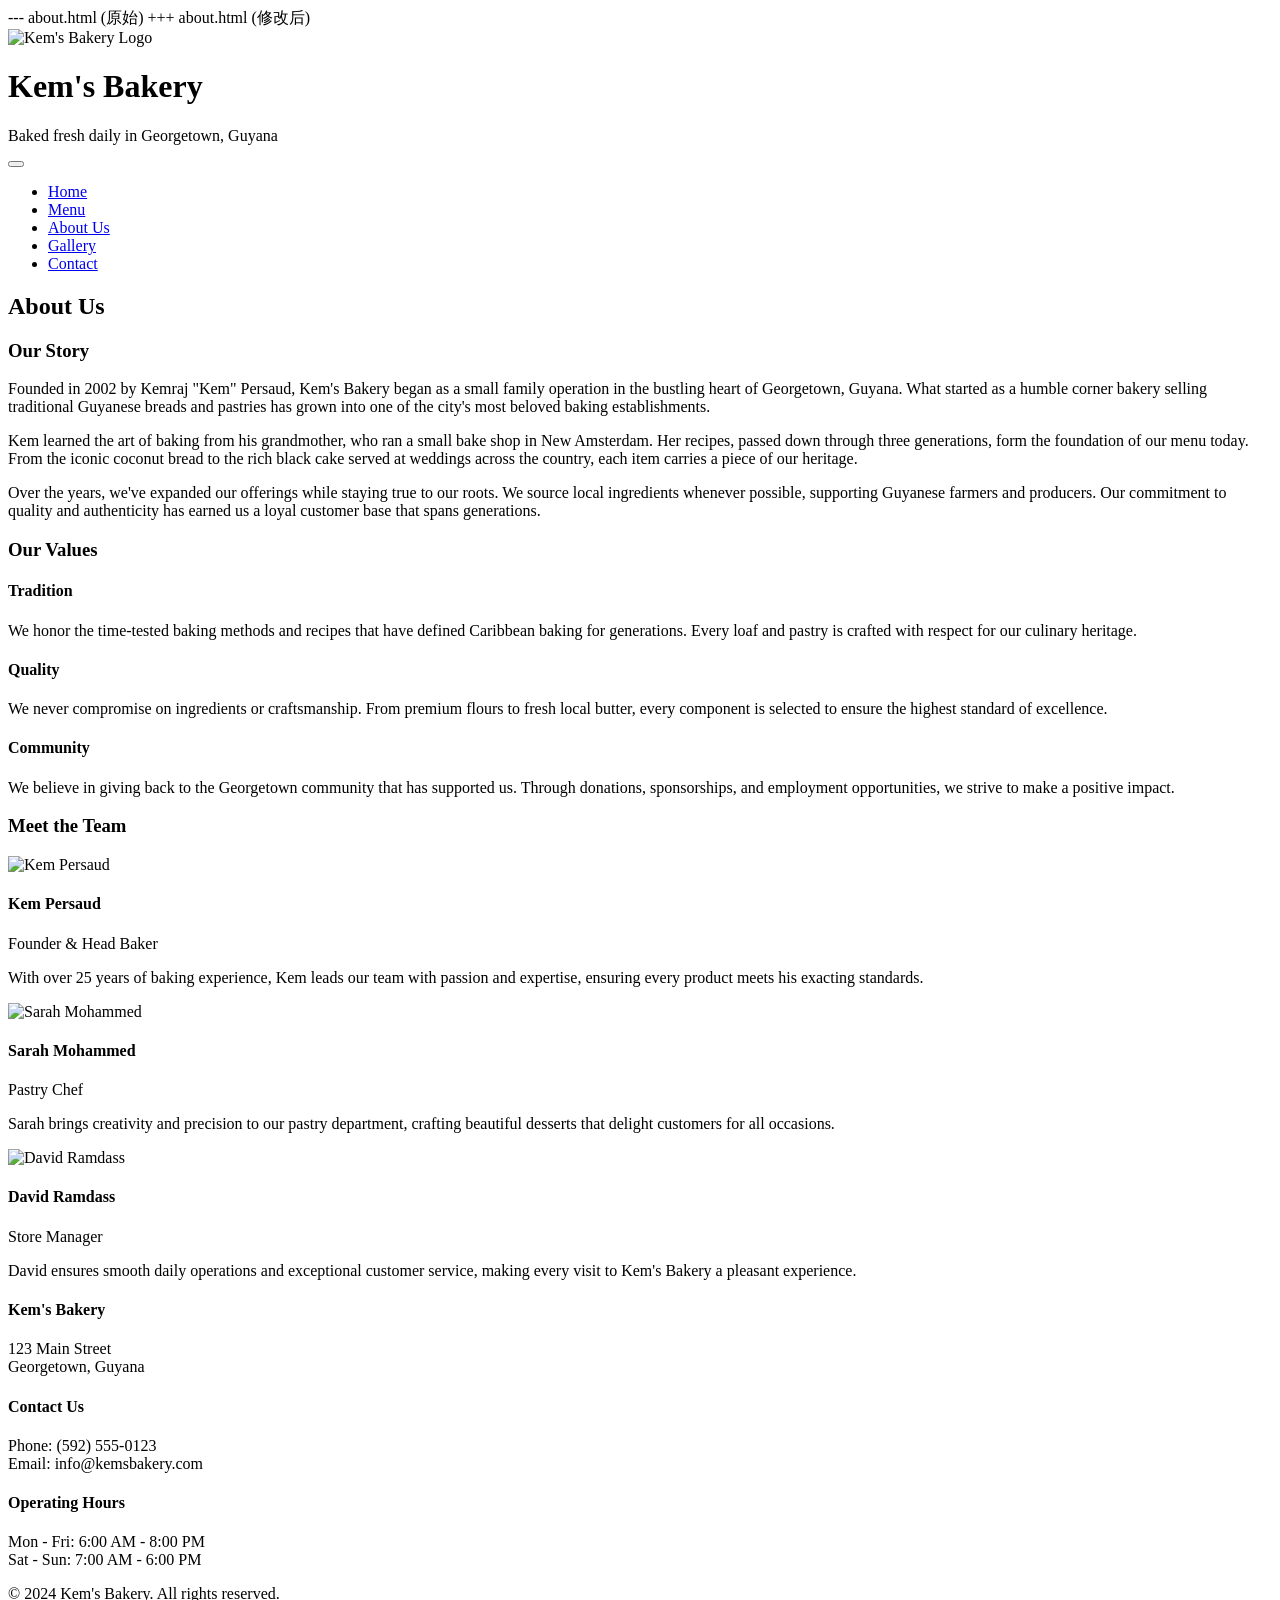
==== about.html @ 27d585e0 "Add About Us page for Kem's Bakery This file contains the complete HTML structure for the 'About Us'" ====
--- about.html (原始)


+++ about.html (修改后)
<!DOCTYPE html>
<html lang="en">
<head>
    <meta charset="UTF-8">
    <meta name="viewport" content="width=device-width, initial-scale=1.0">
    <title>Kem's Bakery - About Us</title>
    <link rel="stylesheet" href="style.css">
</head>
<body>
    <header>
        <div class="container header-content">
            <div class="logo-section">
                <img src="https://placehold.co/100x100/7b3f00/fdf6ec?text=KB" alt="Kem's Bakery Logo" class="logo">
                <div class="brand-info">
                    <h1>Kem's Bakery</h1>
                    <p class="tagline">Baked fresh daily in Georgetown, Guyana</p>
                </div>
            </div>
            <button class="hamburger" aria-label="Toggle navigation">
                <span></span>
                <span></span>
                <span></span>
            </button>
            <nav>
                <ul class="nav-links">
                    <li><a href="index.html">Home</a></li>
                    <li><a href="menu.html">Menu</a></li>
                    <li><a href="about.html" class="active">About Us</a></li>
                    <li><a href="gallery.html">Gallery</a></li>
                    <li><a href="contact.html">Contact</a></li>
                </ul>
            </nav>
        </div>
    </header>

    <main>
        <section class="page-header">
            <div class="container">
                <h2>About Us</h2>
            </div>
        </section>

        <section class="our-story">
            <div class="container">
                <div class="card">
                    <h3>Our Story</h3>
                    <p>Founded in 2002 by Kemraj "Kem" Persaud, Kem's Bakery began as a small family operation in the bustling heart of Georgetown, Guyana. What started as a humble corner bakery selling traditional Guyanese breads and pastries has grown into one of the city's most beloved baking establishments.</p>
                    <p>Kem learned the art of baking from his grandmother, who ran a small bake shop in New Amsterdam. Her recipes, passed down through three generations, form the foundation of our menu today. From the iconic coconut bread to the rich black cake served at weddings across the country, each item carries a piece of our heritage.</p>
                    <p>Over the years, we've expanded our offerings while staying true to our roots. We source local ingredients whenever possible, supporting Guyanese farmers and producers. Our commitment to quality and authenticity has earned us a loyal customer base that spans generations.</p>
                </div>
            </div>
        </section>

        <section class="our-values">
            <div class="container">
                <h3>Our Values</h3>
                <div class="card-grid">
                    <div class="card">
                        <h4>Tradition</h4>
                        <p>We honor the time-tested baking methods and recipes that have defined Caribbean baking for generations. Every loaf and pastry is crafted with respect for our culinary heritage.</p>
                    </div>
                    <div class="card">
                        <h4>Quality</h4>
                        <p>We never compromise on ingredients or craftsmanship. From premium flours to fresh local butter, every component is selected to ensure the highest standard of excellence.</p>
                    </div>
                    <div class="card">
                        <h4>Community</h4>
                        <p>We believe in giving back to the Georgetown community that has supported us. Through donations, sponsorships, and employment opportunities, we strive to make a positive impact.</p>
                    </div>
                </div>
            </div>
        </section>

        <section class="meet-team">
            <div class="container">
                <h3>Meet the Team</h3>
                <div class="card-grid">
                    <div class="card team-card">
                        <img src="https://placehold.co/300x300/7b3f00/fdf6ec?text=Kem+P." alt="Kem Persaud">
                        <h4>Kem Persaud</h4>
                        <p class="role">Founder & Head Baker</p>
                        <p>With over 25 years of baking experience, Kem leads our team with passion and expertise, ensuring every product meets his exacting standards.</p>
                    </div>
                    <div class="card team-card">
                        <img src="https://placehold.co/300x300/7b3f00/fdf6ec?text=Sarah+M." alt="Sarah Mohammed">
                        <h4>Sarah Mohammed</h4>
                        <p class="role">Pastry Chef</p>
                        <p>Sarah brings creativity and precision to our pastry department, crafting beautiful desserts that delight customers for all occasions.</p>
                    </div>
                    <div class="card team-card">
                        <img src="https://placehold.co/300x300/7b3f00/fdf6ec?text=David+R." alt="David Ramdass">
                        <h4>David Ramdass</h4>
                        <p class="role">Store Manager</p>
                        <p>David ensures smooth daily operations and exceptional customer service, making every visit to Kem's Bakery a pleasant experience.</p>
                    </div>
                </div>
            </div>
        </section>
    </main>

    <footer>
        <div class="container">
            <div class="footer-content">
                <div class="footer-section">
                    <h4>Kem's Bakery</h4>
                    <p>123 Main Street<br>Georgetown, Guyana</p>
                </div>
                <div class="footer-section">
                    <h4>Contact Us</h4>
                    <p>Phone: (592) 555-0123<br>Email: info@kemsbakery.com</p>
                </div>
                <div class="footer-section">
                    <h4>Operating Hours</h4>
                    <p>Mon - Fri: 6:00 AM - 8:00 PM<br>Sat - Sun: 7:00 AM - 6:00 PM</p>
                </div>
            </div>
            <p class="copyright">&copy; 2024 Kem's Bakery. All rights reserved.</p>
        </div>
    </footer>

    <script src="script.js"></script>
</body>
</html>
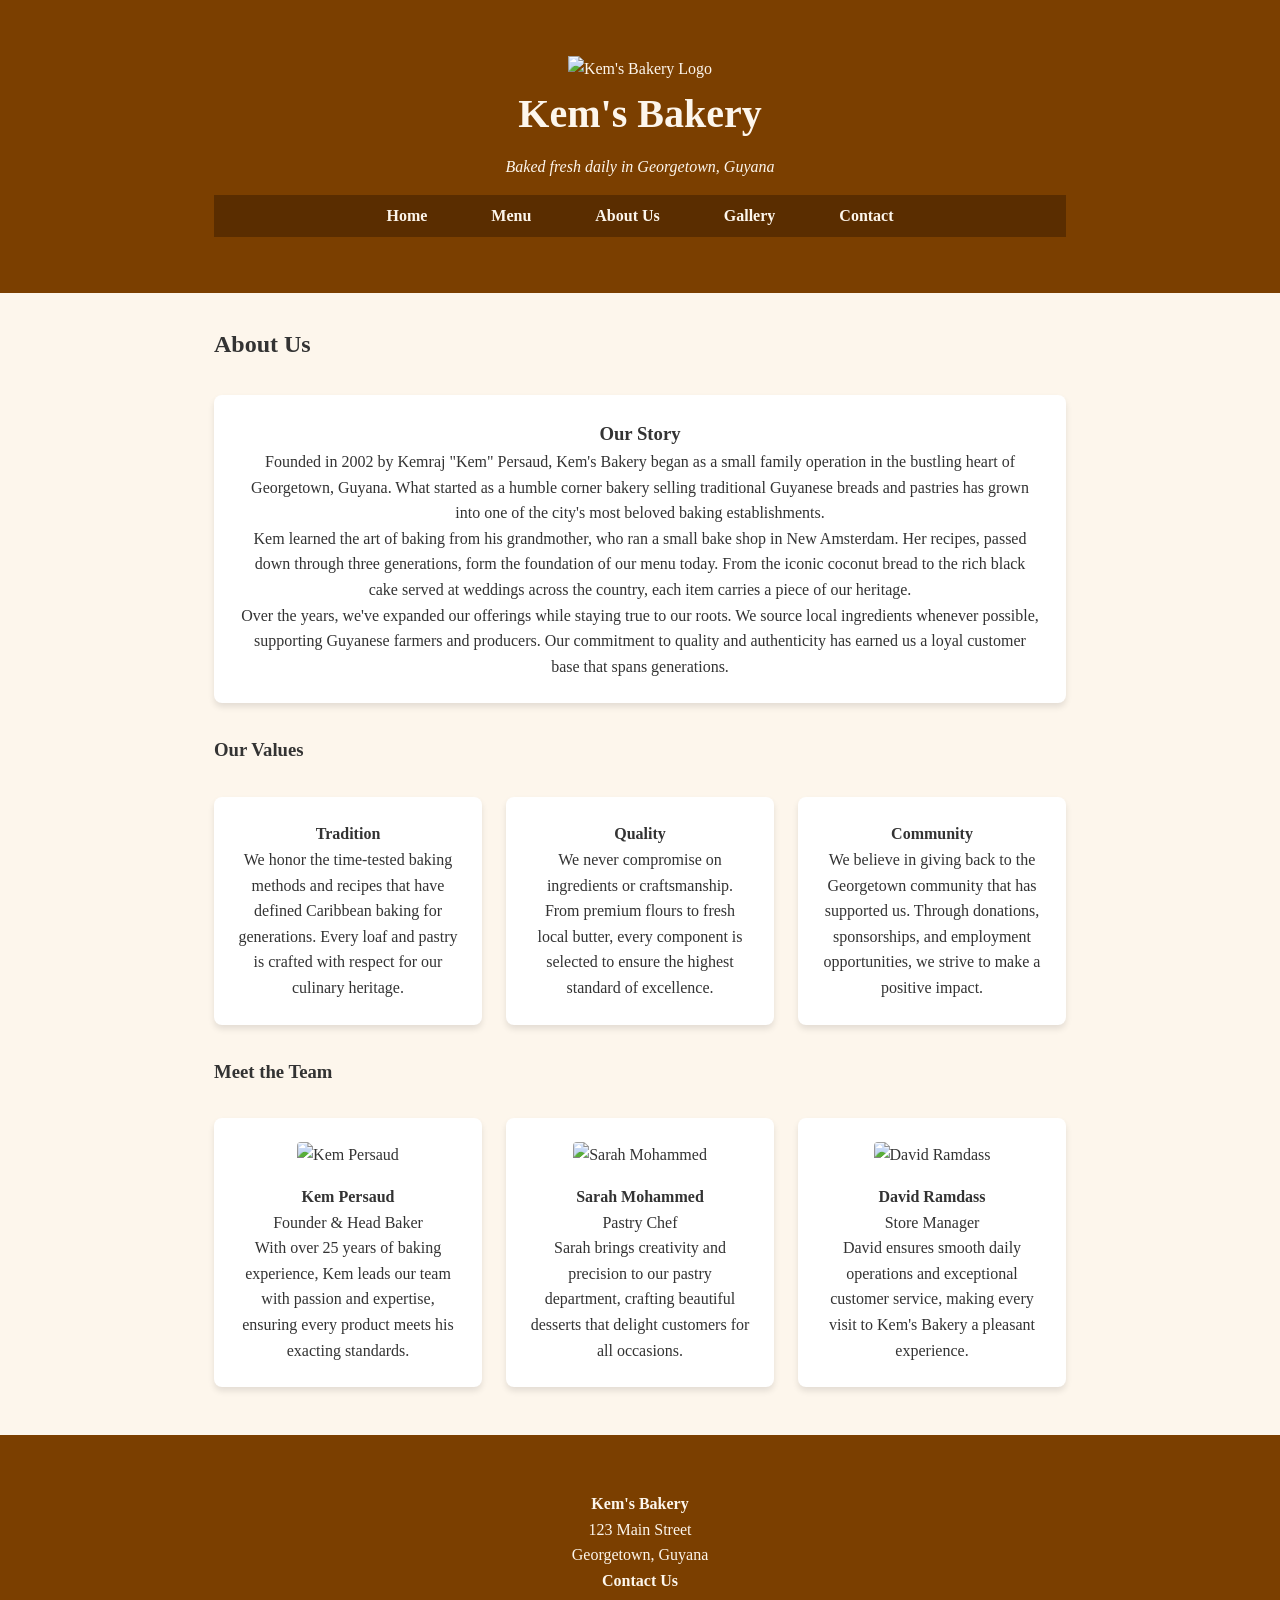
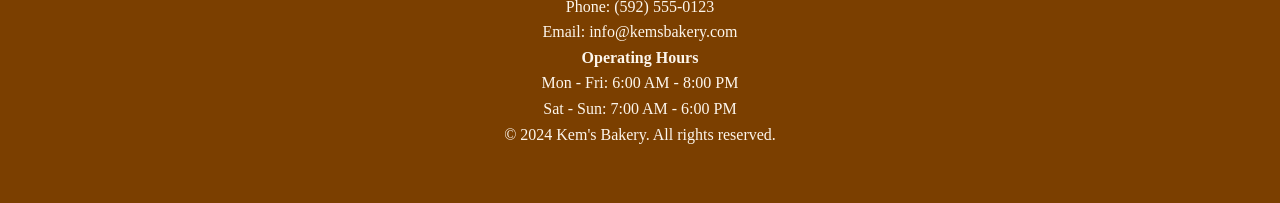
==== commit 620a23d0: "Remove unnecessary lines from about.html" ====
--- a/about.html
+++ b/about.html
@@ -1,7 +1,3 @@
---- about.html (原始)
-
-
-+++ about.html (修改后)
 <!DOCTYPE html>
 <html lang="en">
 <head>
--- a/style.css
+++ b/style.css
@@ -0,0 +1,195 @@
+/* Kem's Bakery - Global Styles */
+* {
+    margin: 0;
+    padding: 0;
+    box-sizing: border-box;
+}
+
+body {
+    font-family: 'Georgia', serif;
+    background-color: #fdf6ec;
+    color: #333;
+    line-height: 1.6;
+}
+
+/* Header & Navigation */
+header {
+    background-color: #7b3f00;
+    color: #fdf6ec;
+    padding: 1.5rem 0;
+    text-align: center;
+}
+
+header h1 {
+    font-size: 2.5rem;
+    margin-bottom: 0.5rem;
+}
+
+header p {
+    font-style: italic;
+    margin-bottom: 1rem;
+}
+
+nav {
+    background-color: #5a2d00;
+    padding: 0.5rem 0;
+    position: relative;
+}
+
+nav ul {
+    list-style: none;
+    display: flex;
+    justify-content: center;
+    gap: 2rem;
+}
+
+nav a {
+    color: #fdf6ec;
+    text-decoration: none;
+    font-weight: bold;
+    padding: 0.5rem 1rem;
+    transition: background-color 0.3s;
+}
+
+nav a:hover {
+    background-color: #7b3f00;
+    border-radius: 4px;
+}
+
+.hamburger {
+    display: none;
+    font-size: 1.5rem;
+    cursor: pointer;
+    color: #fdf6ec;
+    padding: 0.5rem 1rem;
+    text-align: right;
+}
+
+/* Main Content Container */
+.container {
+    max-width: 900px;
+    margin: 2rem auto;
+    padding: 0 1.5rem;
+}
+
+/* Cards */
+.card-grid {
+    display: grid;
+    grid-template-columns: repeat(auto-fit, minmax(250px, 1fr));
+    gap: 1.5rem;
+    margin: 2rem 0;
+}
+
+.card {
+    background-color: #fff;
+    padding: 1.5rem;
+    border-radius: 8px;
+    box-shadow: 0 4px 6px rgba(0,0,0,0.1);
+    text-align: center;
+}
+
+.card img {
+    max-width: 100%;
+    border-radius: 4px;
+    margin-bottom: 1rem;
+}
+
+/* Buttons */
+.btn {
+    display: inline-block;
+    background-color: #7b3f00;
+    color: #fdf6ec;
+    padding: 0.75rem 1.5rem;
+    text-decoration: none;
+    border-radius: 4px;
+    font-weight: bold;
+    margin-top: 1rem;
+    border: none;
+    cursor: pointer;
+}
+
+.btn:hover {
+    background-color: #5a2d00;
+}
+
+/* Tables */
+table {
+    width: 100%;
+    border-collapse: collapse;
+    margin: 1.5rem 0;
+    background-color: #fff;
+}
+
+th, td {
+    padding: 0.75rem;
+    text-align: left;
+    border-bottom: 1px solid #ddd;
+}
+
+th {
+    background-color: #7b3f00;
+    color: #fdf6ec;
+}
+
+/* Forms */
+.form-group {
+    margin-bottom: 1rem;
+}
+
+.form-group label {
+    display: block;
+    margin-bottom: 0.5rem;
+    font-weight: bold;
+}
+
+.form-group input,
+.form-group select,
+.form-group textarea {
+    width: 100%;
+    padding: 0.75rem;
+    border: 1px solid #ccc;
+    border-radius: 4px;
+    font-family: 'Georgia', serif;
+}
+
+/* Contact Page Split */
+.contact-split {
+    display: grid;
+    grid-template-columns: 1fr 1fr;
+    gap: 2rem;
+}
+
+/* Footer */
+footer {
+    background-color: #7b3f00;
+    color: #fdf6ec;
+    text-align: center;
+    padding: 1.5rem 0;
+    margin-top: 3rem;
+}
+
+/* Responsive Design */
+@media (max-width: 768px) {
+    .hamburger {
+        display: block;
+    }
+
+    nav ul {
+        display: none;
+        flex-direction: column;
+        gap: 0;
+    }
+
+    nav ul.active {
+        display: flex;
+    }
+
+    nav ul li {
+        text-align: center;
+        border-top: 1px solid #7b3f00;
+    }
+
+    .contact-split {
+        grid-template-columns: 1fr;
+    }
+}
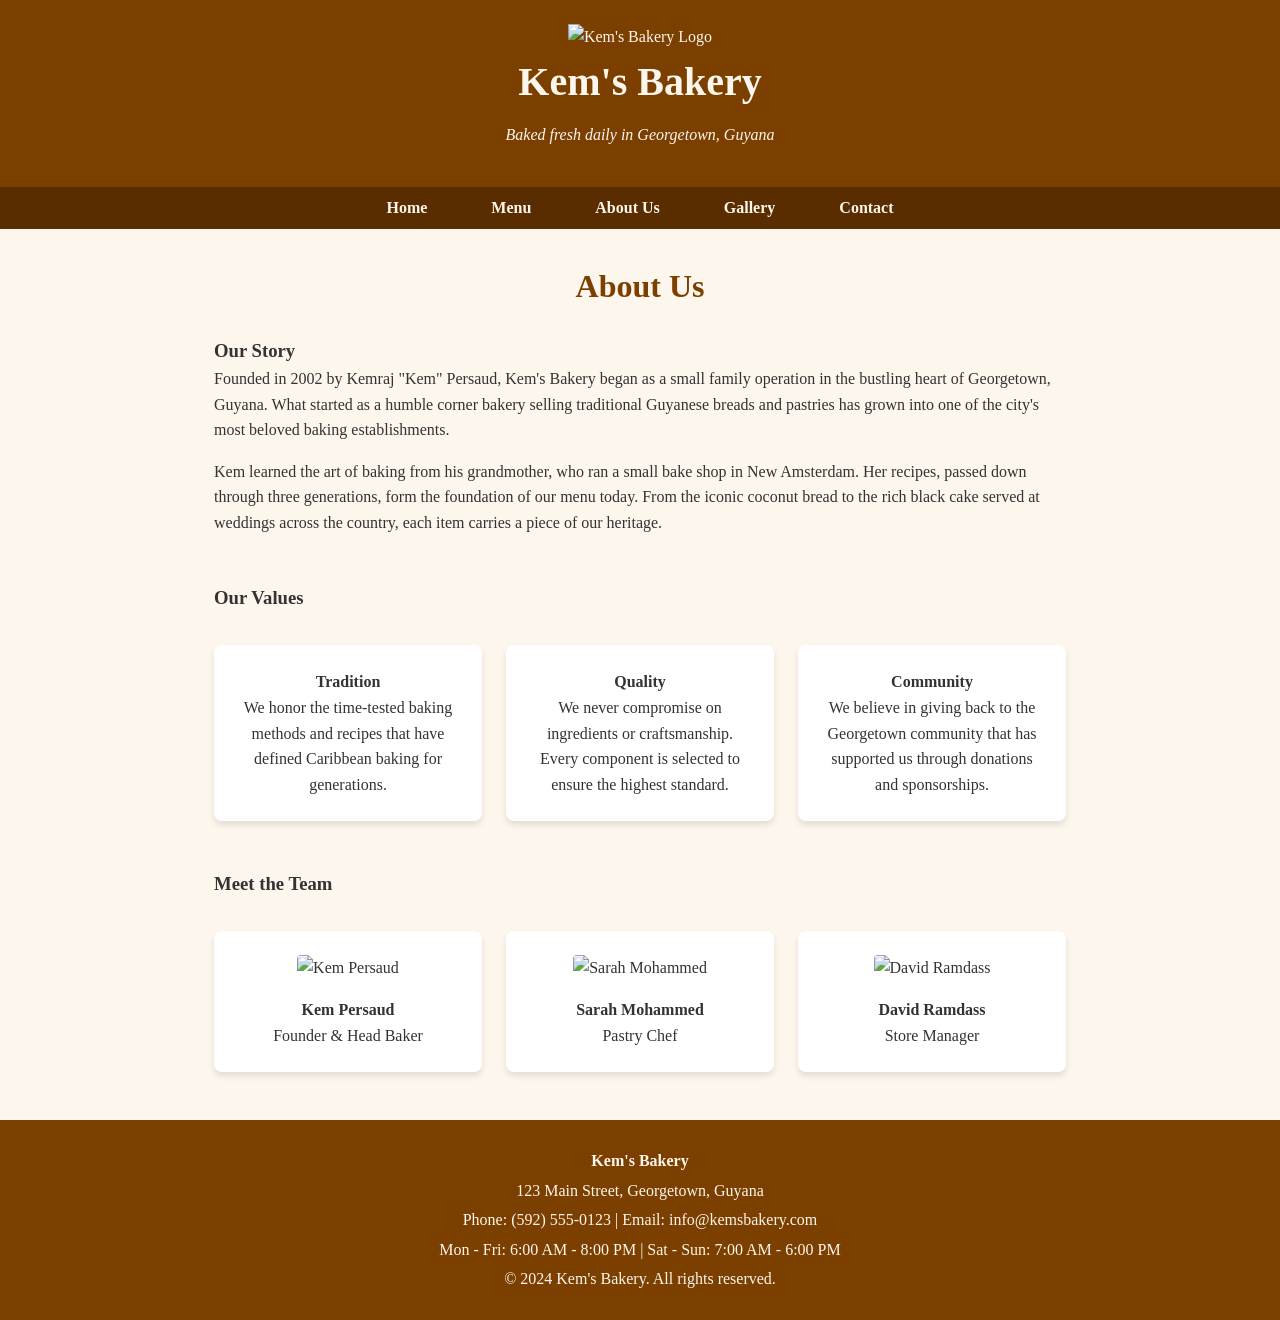
==== commit 2113f275: "Update about.html" ====
--- a/about.html
+++ b/about.html
@@ -8,114 +8,76 @@
 </head>
 <body>
     <header>
-        <div class="container header-content">
-            <div class="logo-section">
-                <img src="https://placehold.co/100x100/7b3f00/fdf6ec?text=KB" alt="Kem's Bakery Logo" class="logo">
-                <div class="brand-info">
-                    <h1>Kem's Bakery</h1>
-                    <p class="tagline">Baked fresh daily in Georgetown, Guyana</p>
-                </div>
-            </div>
-            <button class="hamburger" aria-label="Toggle navigation">
-                <span></span>
-                <span></span>
-                <span></span>
-            </button>
-            <nav>
-                <ul class="nav-links">
-                    <li><a href="index.html">Home</a></li>
-                    <li><a href="menu.html">Menu</a></li>
-                    <li><a href="about.html" class="active">About Us</a></li>
-                    <li><a href="gallery.html">Gallery</a></li>
-                    <li><a href="contact.html">Contact</a></li>
-                </ul>
-            </nav>
-        </div>
+        <img src="https://placehold.co/100x100/7b3f00/fdf6ec?text=KB" alt="Kem's Bakery Logo">
+        <h1>Kem's Bakery</h1>
+        <p>Baked fresh daily in Georgetown, Guyana</p>
     </header>
+    <nav>
+        <button class="hamburger" aria-label="Toggle navigation">☰</button>
+        <ul>
+            <li><a href="index.html">Home</a></li>
+            <li><a href="menu.html">Menu</a></li>
+            <li><a href="about.html">About Us</a></li>
+            <li><a href="gallery.html">Gallery</a></li>
+            <li><a href="contact.html">Contact</a></li>
+        </ul>
+    </nav>
 
-    <main>
-        <section class="page-header">
-            <div class="container">
-                <h2>About Us</h2>
-            </div>
+    <main class="container">
+        <h2>About Us</h2>
+        
+        <section style="margin-bottom: 3rem;">
+            <h3>Our Story</h3>
+            <p>Founded in 2002 by Kemraj "Kem" Persaud, Kem's Bakery began as a small family operation in the bustling heart of Georgetown, Guyana. What started as a humble corner bakery selling traditional Guyanese breads and pastries has grown into one of the city's most beloved baking establishments.</p>
+            <p style="margin-top: 1rem;">Kem learned the art of baking from his grandmother, who ran a small bake shop in New Amsterdam. Her recipes, passed down through three generations, form the foundation of our menu today. From the iconic coconut bread to the rich black cake served at weddings across the country, each item carries a piece of our heritage.</p>
         </section>
 
-        <section class="our-story">
-            <div class="container">
+        <section style="margin-bottom: 3rem;">
+            <h3>Our Values</h3>
+            <div class="card-grid">
                 <div class="card">
-                    <h3>Our Story</h3>
-                    <p>Founded in 2002 by Kemraj "Kem" Persaud, Kem's Bakery began as a small family operation in the bustling heart of Georgetown, Guyana. What started as a humble corner bakery selling traditional Guyanese breads and pastries has grown into one of the city's most beloved baking establishments.</p>
-                    <p>Kem learned the art of baking from his grandmother, who ran a small bake shop in New Amsterdam. Her recipes, passed down through three generations, form the foundation of our menu today. From the iconic coconut bread to the rich black cake served at weddings across the country, each item carries a piece of our heritage.</p>
-                    <p>Over the years, we've expanded our offerings while staying true to our roots. We source local ingredients whenever possible, supporting Guyanese farmers and producers. Our commitment to quality and authenticity has earned us a loyal customer base that spans generations.</p>
+                    <h4>Tradition</h4>
+                    <p>We honor the time-tested baking methods and recipes that have defined Caribbean baking for generations.</p>
+                </div>
+                <div class="card">
+                    <h4>Quality</h4>
+                    <p>We never compromise on ingredients or craftsmanship. Every component is selected to ensure the highest standard.</p>
+                </div>
+                <div class="card">
+                    <h4>Community</h4>
+                    <p>We believe in giving back to the Georgetown community that has supported us through donations and sponsorships.</p>
                 </div>
             </div>
         </section>
 
-        <section class="our-values">
-            <div class="container">
-                <h3>Our Values</h3>
-                <div class="card-grid">
-                    <div class="card">
-                        <h4>Tradition</h4>
-                        <p>We honor the time-tested baking methods and recipes that have defined Caribbean baking for generations. Every loaf and pastry is crafted with respect for our culinary heritage.</p>
-                    </div>
-                    <div class="card">
-                        <h4>Quality</h4>
-                        <p>We never compromise on ingredients or craftsmanship. From premium flours to fresh local butter, every component is selected to ensure the highest standard of excellence.</p>
-                    </div>
-                    <div class="card">
-                        <h4>Community</h4>
-                        <p>We believe in giving back to the Georgetown community that has supported us. Through donations, sponsorships, and employment opportunities, we strive to make a positive impact.</p>
-                    </div>
+        <section>
+            <h3>Meet the Team</h3>
+            <div class="card-grid">
+                <div class="card">
+                    <img src="https://placehold.co/300x300/7b3f00/fdf6ec?text=Kem+P." alt="Kem Persaud">
+                    <h4>Kem Persaud</h4>
+                    <p>Founder & Head Baker</p>
                 </div>
-            </div>
-        </section>
-
-        <section class="meet-team">
-            <div class="container">
-                <h3>Meet the Team</h3>
-                <div class="card-grid">
-                    <div class="card team-card">
-                        <img src="https://placehold.co/300x300/7b3f00/fdf6ec?text=Kem+P." alt="Kem Persaud">
-                        <h4>Kem Persaud</h4>
-                        <p class="role">Founder & Head Baker</p>
-                        <p>With over 25 years of baking experience, Kem leads our team with passion and expertise, ensuring every product meets his exacting standards.</p>
-                    </div>
-                    <div class="card team-card">
-                        <img src="https://placehold.co/300x300/7b3f00/fdf6ec?text=Sarah+M." alt="Sarah Mohammed">
-                        <h4>Sarah Mohammed</h4>
-                        <p class="role">Pastry Chef</p>
-                        <p>Sarah brings creativity and precision to our pastry department, crafting beautiful desserts that delight customers for all occasions.</p>
-                    </div>
-                    <div class="card team-card">
-                        <img src="https://placehold.co/300x300/7b3f00/fdf6ec?text=David+R." alt="David Ramdass">
-                        <h4>David Ramdass</h4>
-                        <p class="role">Store Manager</p>
-                        <p>David ensures smooth daily operations and exceptional customer service, making every visit to Kem's Bakery a pleasant experience.</p>
-                    </div>
+                <div class="card">
+                    <img src="https://placehold.co/300x300/7b3f00/fdf6ec?text=Sarah+M." alt="Sarah Mohammed">
+                    <h4>Sarah Mohammed</h4>
+                    <p>Pastry Chef</p>
+                </div>
+                <div class="card">
+                    <img src="https://placehold.co/300x300/7b3f00/fdf6ec?text=David+R." alt="David Ramdass">
+                    <h4>David Ramdass</h4>
+                    <p>Store Manager</p>
                 </div>
             </div>
         </section>
     </main>
 
     <footer>
-        <div class="container">
-            <div class="footer-content">
-                <div class="footer-section">
-                    <h4>Kem's Bakery</h4>
-                    <p>123 Main Street<br>Georgetown, Guyana</p>
-                </div>
-                <div class="footer-section">
-                    <h4>Contact Us</h4>
-                    <p>Phone: (592) 555-0123<br>Email: info@kemsbakery.com</p>
-                </div>
-                <div class="footer-section">
-                    <h4>Operating Hours</h4>
-                    <p>Mon - Fri: 6:00 AM - 8:00 PM<br>Sat - Sun: 7:00 AM - 6:00 PM</p>
-                </div>
-            </div>
-            <p class="copyright">&copy; 2024 Kem's Bakery. All rights reserved.</p>
-        </div>
+        <p><strong>Kem's Bakery</strong></p>
+        <p>123 Main Street, Georgetown, Guyana</p>
+        <p>Phone: (592) 555-0123 | Email: info@kemsbakery.com</p>
+        <p>Mon - Fri: 6:00 AM - 8:00 PM | Sat - Sun: 7:00 AM - 6:00 PM</p>
+        <p>&copy; 2024 Kem's Bakery. All rights reserved.</p>
     </footer>
 
     <script src="script.js"></script>
--- a/style.css
+++ b/style.css
@@ -63,6 +63,8 @@
     color: #fdf6ec;
     padding: 0.5rem 1rem;
     text-align: right;
+    background: none;
+    border: none;
 }
 
 /* Main Content Container */
@@ -70,6 +72,13 @@
     max-width: 900px;
     margin: 2rem auto;
     padding: 0 1.5rem;
+}
+
+h2 {
+    color: #7b3f00;
+    margin-bottom: 1.5rem;
+    text-align: center;
+    font-size: 2rem;
 }
 
 /* Cards */
@@ -106,6 +115,7 @@
     margin-top: 1rem;
     border: none;
     cursor: pointer;
+    text-align: center;
 }
 
 .btn:hover {
@@ -118,6 +128,7 @@
     border-collapse: collapse;
     margin: 1.5rem 0;
     background-color: #fff;
+    box-shadow: 0 2px 4px rgba(0,0,0,0.05);
 }
 
 th, td {
@@ -168,6 +179,10 @@
     margin-top: 3rem;
 }
 
+footer p {
+    margin: 0.25rem 0;
+}
+
 /* Responsive Design */
 @media (max-width: 768px) {
     .hamburger {
@@ -189,6 +204,11 @@
         border-top: 1px solid #7b3f00;
     }
 
+    nav ul li a {
+        display: block;
+        padding: 1rem;
+    }
+
     .contact-split {
         grid-template-columns: 1fr;
     }
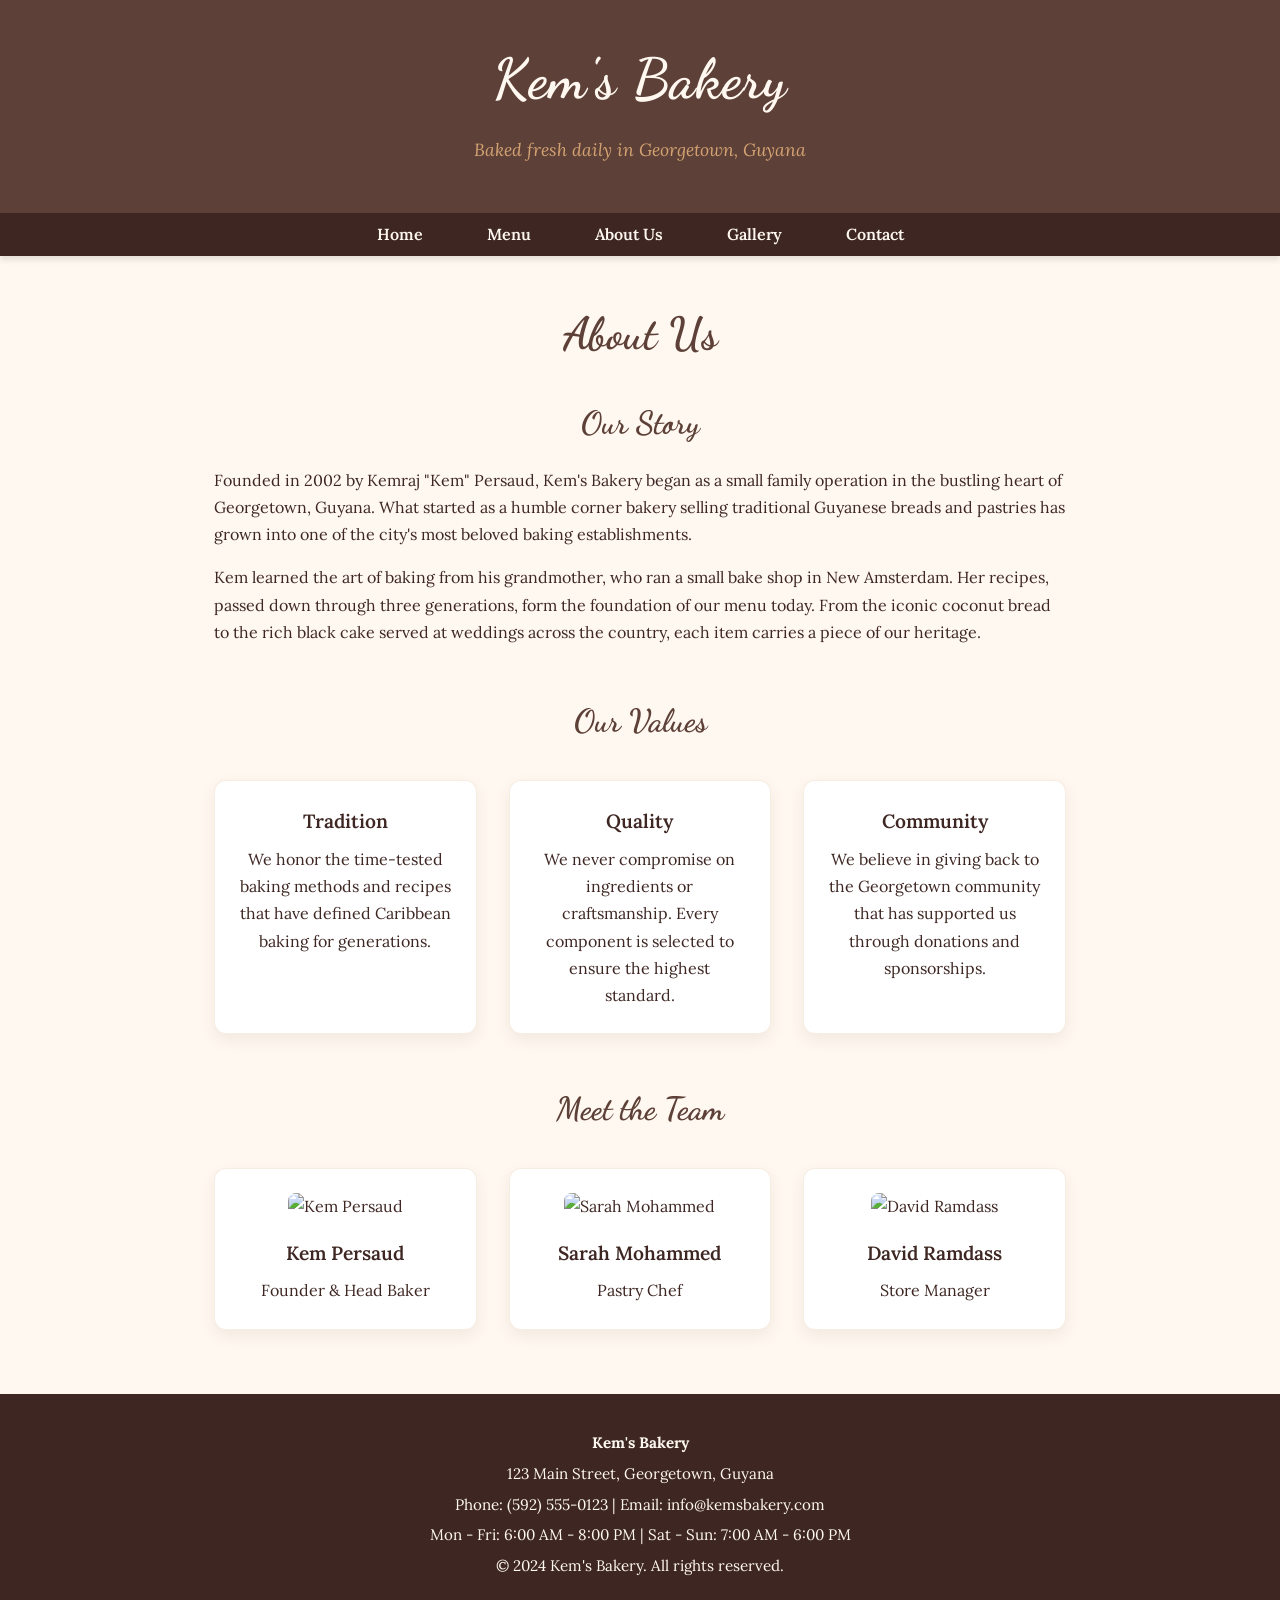
==== commit 9bfbc2b3: "Remove logo image from about page Removed the logo image from the header." ====
--- a/about.html
+++ b/about.html
@@ -8,7 +8,6 @@
 </head>
 <body>
     <header>
-        <img src="https://placehold.co/100x100/7b3f00/fdf6ec?text=KB" alt="Kem's Bakery Logo">
         <h1>Kem's Bakery</h1>
         <p>Baked fresh daily in Georgetown, Guyana</p>
     </header>
--- a/style.css
+++ b/style.css
@@ -1,4 +1,16 @@
+/* Import Elegant Fonts: Dancing Script (Cursive) & Lora (Readable Serif) */
+@import url('https://fonts.googleapis.com/css2?family=Dancing+Script:wght@400;700&family=Lora:ital,wght@0,400;0,600;1,400&display=swap');
+
 /* Kem's Bakery - Global Styles */
+:root {
+    --primary-brown: #5D4037;      /* Rich Espresso */
+    --dark-brown: #3E2723;         /* Deep Chocolate */
+    --accent-gold: #D4A373;        /* Warm Caramel/Gold */
+    --soft-vanilla: #FFF8F0;       /* Elegant Background */
+    --pure-white: #FFFFFF;
+    --text-dark: #3E2723;
+}
+
 * {
     margin: 0;
     padding: 0;
@@ -6,34 +18,43 @@
 }
 
 body {
-    font-family: 'Georgia', serif;
-    background-color: #fdf6ec;
-    color: #333;
-    line-height: 1.6;
+    font-family: 'Lora', serif; /* Elegant, highly readable body font */
+    background-color: var(--soft-vanilla);
+    color: var(--text-dark);
+    line-height: 1.7;
 }
 
 /* Header & Navigation */
 header {
-    background-color: #7b3f00;
-    color: #fdf6ec;
-    padding: 1.5rem 0;
+    background-color: var(--primary-brown);
+    color: var(--soft-vanilla);
+    padding: 2rem 0;
     text-align: center;
 }
 
 header h1 {
-    font-size: 2.5rem;
+    font-family: 'Dancing Script', cursive; /* Elegant cursive font */
+    font-size: 3.5rem;
     margin-bottom: 0.5rem;
+    font-weight: 700;
+    letter-spacing: 1px;
 }
 
 header p {
+    font-family: 'Lora', serif;
     font-style: italic;
+    font-size: 1.1rem;
     margin-bottom: 1rem;
+    color: var(--accent-gold);
 }
 
 nav {
-    background-color: #5a2d00;
+    background-color: var(--dark-brown);
     padding: 0.5rem 0;
-    position: relative;
+    position: sticky;
+    top: 0;
+    z-index: 1000;
+    box-shadow: 0 4px 6px rgba(0,0,0,0.1);
 }
 
 nav ul {
@@ -44,23 +65,25 @@
 }
 
 nav a {
-    color: #fdf6ec;
+    color: var(--soft-vanilla);
     text-decoration: none;
-    font-weight: bold;
+    font-family: 'Lora', serif;
+    font-weight: 600;
     padding: 0.5rem 1rem;
-    transition: background-color 0.3s;
+    border-radius: 4px;
+    transition: all 0.3s ease;
 }
 
 nav a:hover {
-    background-color: #7b3f00;
-    border-radius: 4px;
+    background-color: var(--accent-gold);
+    color: var(--dark-brown);
 }
 
 .hamburger {
     display: none;
-    font-size: 1.5rem;
+    font-size: 1.8rem;
     cursor: pointer;
-    color: #fdf6ec;
+    color: var(--soft-vanilla);
     padding: 0.5rem 1rem;
     text-align: right;
     background: none;
@@ -70,56 +93,85 @@
 /* Main Content Container */
 .container {
     max-width: 900px;
-    margin: 2rem auto;
+    margin: 2.5rem auto;
     padding: 0 1.5rem;
 }
 
 h2 {
-    color: #7b3f00;
+    font-family: 'Dancing Script', cursive;
+    color: var(--primary-brown);
     margin-bottom: 1.5rem;
     text-align: center;
+    font-size: 2.8rem;
+    font-weight: 700;
+}
+
+h3 {
+    font-family: 'Dancing Script', cursive;
+    color: var(--primary-brown);
     font-size: 2rem;
+    margin-bottom: 1rem;
+    text-align: center;
+}
+
+h4 {
+    font-family: 'Lora', serif;
+    color: var(--dark-brown);
+    font-size: 1.2rem;
+    font-weight: 600;
+    margin-bottom: 0.5rem;
 }
 
 /* Cards */
 .card-grid {
     display: grid;
-    grid-template-columns: repeat(auto-fit, minmax(250px, 1fr));
-    gap: 1.5rem;
+    grid-template-columns: repeat(auto-fit, minmax(260px, 1fr));
+    gap: 2rem;
     margin: 2rem 0;
 }
 
 .card {
-    background-color: #fff;
+    background-color: var(--pure-white);
     padding: 1.5rem;
-    border-radius: 8px;
-    box-shadow: 0 4px 6px rgba(0,0,0,0.1);
-    text-align: center;
+    border-radius: 12px;
+    box-shadow: 0 6px 15px rgba(93, 64, 55, 0.08);
+    text-align: center;
+    transition: transform 0.3s ease;
+    border: 1px solid rgba(212, 163, 115, 0.2);
+}
+
+.card:hover {
+    transform: translateY(-5px);
 }
 
 .card img {
     max-width: 100%;
-    border-radius: 4px;
+    border-radius: 8px;
     margin-bottom: 1rem;
 }
 
 /* Buttons */
 .btn {
     display: inline-block;
-    background-color: #7b3f00;
-    color: #fdf6ec;
-    padding: 0.75rem 1.5rem;
+    background-color: var(--accent-gold);
+    color: var(--dark-brown);
+    padding: 0.8rem 2rem;
     text-decoration: none;
-    border-radius: 4px;
-    font-weight: bold;
+    border-radius: 30px; /* Pill shape for elegance */
+    font-family: 'Lora', serif;
+    font-weight: 700;
     margin-top: 1rem;
     border: none;
     cursor: pointer;
     text-align: center;
+    transition: all 0.3s ease;
+    box-shadow: 0 4px 6px rgba(0,0,0,0.1);
 }
 
 .btn:hover {
-    background-color: #5a2d00;
+    background-color: var(--primary-brown);
+    color: var(--soft-vanilla);
+    transform: translateY(-2px);
 }
 
 /* Tables */
@@ -127,60 +179,81 @@
     width: 100%;
     border-collapse: collapse;
     margin: 1.5rem 0;
-    background-color: #fff;
-    box-shadow: 0 2px 4px rgba(0,0,0,0.05);
+    background-color: var(--pure-white);
+    box-shadow: 0 4px 10px rgba(93, 64, 55, 0.05);
+    border-radius: 8px;
+    overflow: hidden;
 }
 
 th, td {
-    padding: 0.75rem;
+    padding: 1rem;
     text-align: left;
-    border-bottom: 1px solid #ddd;
+    border-bottom: 1px solid rgba(93, 64, 55, 0.1);
 }
 
 th {
-    background-color: #7b3f00;
-    color: #fdf6ec;
+    background-color: var(--primary-brown);
+    color: var(--soft-vanilla);
+    font-family: 'Lora', serif;
+    font-weight: 600;
+    letter-spacing: 0.5px;
+}
+
+tr:last-child td {
+    border-bottom: none;
 }
 
 /* Forms */
 .form-group {
-    margin-bottom: 1rem;
+    margin-bottom: 1.2rem;
 }
 
 .form-group label {
     display: block;
     margin-bottom: 0.5rem;
-    font-weight: bold;
+    font-weight: 600;
+    color: var(--primary-brown);
 }
 
 .form-group input,
 .form-group select,
 .form-group textarea {
     width: 100%;
-    padding: 0.75rem;
-    border: 1px solid #ccc;
-    border-radius: 4px;
-    font-family: 'Georgia', serif;
+    padding: 0.8rem;
+    border: 1px solid rgba(93, 64, 55, 0.2);
+    border-radius: 6px;
+    font-family: 'Lora', serif;
+    background-color: var(--pure-white);
+    transition: border-color 0.3s ease;
+}
+
+.form-group input:focus,
+.form-group select:focus,
+.form-group textarea:focus {
+    outline: none;
+    border-color: var(--accent-gold);
+    box-shadow: 0 0 0 3px rgba(212, 163, 115, 0.2);
 }
 
 /* Contact Page Split */
 .contact-split {
     display: grid;
     grid-template-columns: 1fr 1fr;
-    gap: 2rem;
+    gap: 3rem;
 }
 
 /* Footer */
 footer {
-    background-color: #7b3f00;
-    color: #fdf6ec;
-    text-align: center;
-    padding: 1.5rem 0;
-    margin-top: 3rem;
+    background-color: var(--dark-brown);
+    color: var(--soft-vanilla);
+    text-align: center;
+    padding: 2rem 0;
+    margin-top: 4rem;
 }
 
 footer p {
-    margin: 0.25rem 0;
+    margin: 0.3rem 0;
+    font-size: 0.95rem;
 }
 
 /* Responsive Design */
@@ -201,7 +274,7 @@
 
     nav ul li {
         text-align: center;
-        border-top: 1px solid #7b3f00;
+        border-top: 1px solid rgba(255, 248, 240, 0.1);
     }
 
     nav ul li a {
@@ -211,5 +284,14 @@
 
     .contact-split {
         grid-template-columns: 1fr;
-    }
-}
+        gap: 2rem;
+    }
+    
+    header h1 {
+        font-size: 2.8rem;
+    }
+    
+    h2 {
+        font-size: 2.2rem;
+    }
+}
